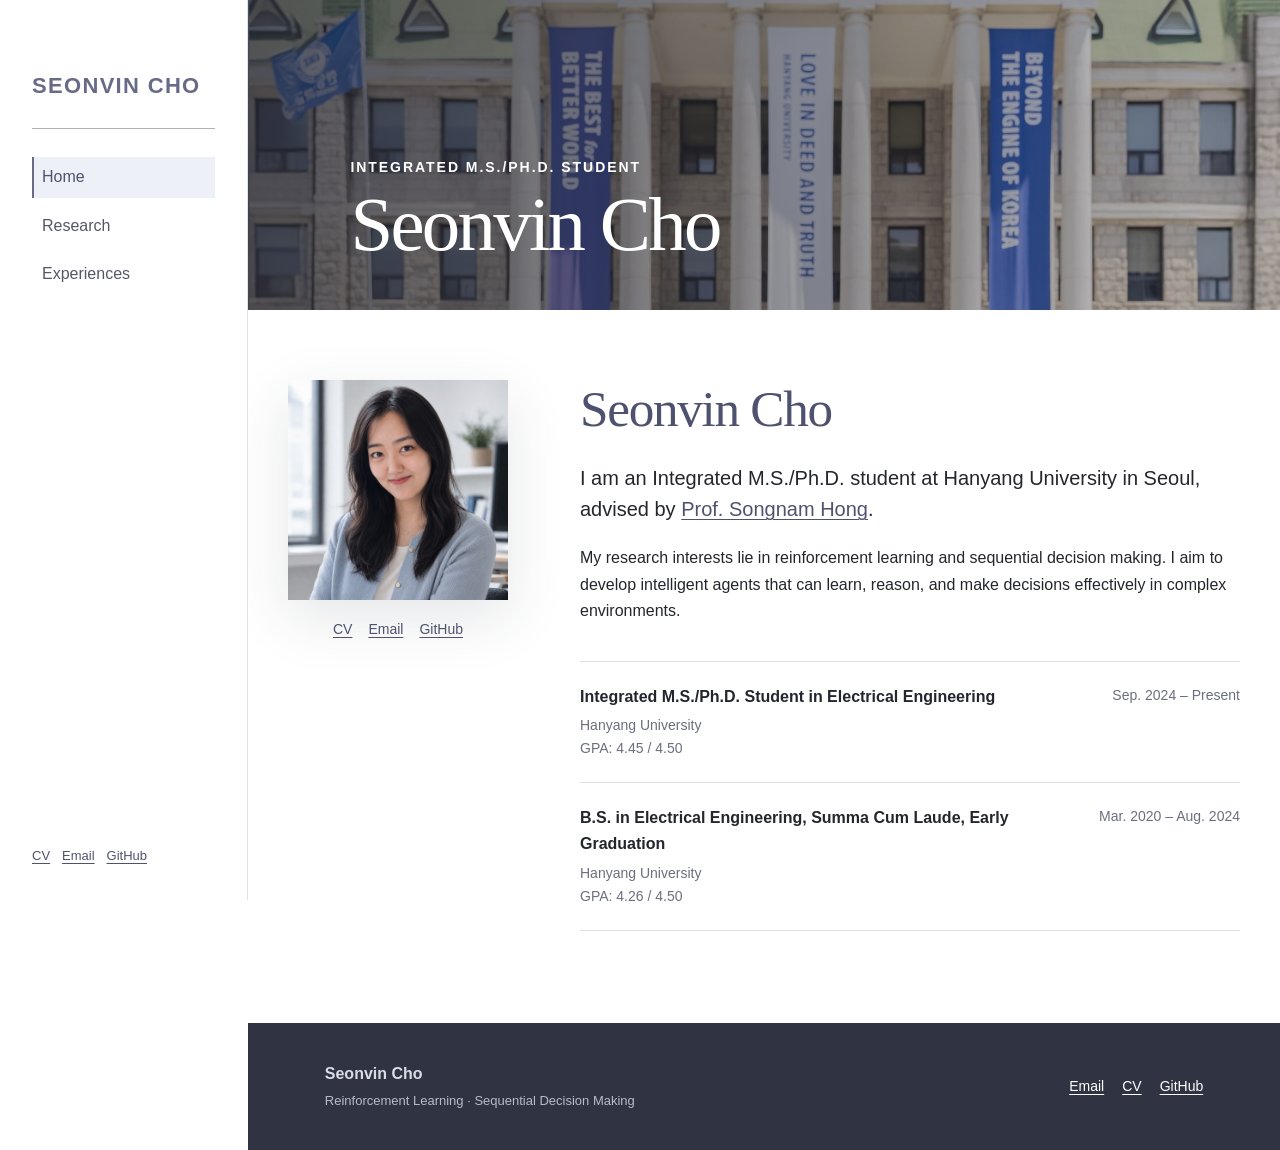
==== index.html @ 5daecb03 "Restore the homepage to the original portfolio content and split it into three pages. Fix the croppe" ====
<!doctype html>
<html lang="en">
  <head>
    <meta charset="utf-8" />
    <meta name="viewport" content="width=device-width, initial-scale=1" />
    <meta
      name="description"
      content="Seonvin Cho is an Integrated M.S./Ph.D. student at Hanyang University working on reinforcement learning and sequential decision making."
    />
    <meta name="theme-color" content="#686b88" />
    <title>Seonvin Cho</title>
    <link rel="icon" href="assets/favicon.svg" type="image/svg+xml" />
    <link rel="stylesheet" href="assets/styles.css" />
  </head>
  <body>
    <a class="skip-link" href="#main">Skip to content</a>

    <aside class="sidebar" aria-label="Primary navigation">
      <a class="site-name" href="index.html">SEONVIN CHO</a>
      <nav>
        <a href="index.html" aria-current="page">Home</a>
        <a href="research.html">Research</a>
        <a href="experiences.html">Experiences</a>
      </nav>
      <div class="sidebar-links">
        <a href="assets/Seonvin_Cho_CV.pdf">CV</a>
        <a href="mailto:seonbin0319@hanyang.ac.kr">Email</a>
        <a href="https://github.com/seonvin0319" target="_blank" rel="noreferrer">GitHub</a>
      </div>
    </aside>

    <header class="mobile-header">
      <a href="index.html" aria-current="page">SEONVIN CHO</a>
      <nav aria-label="Mobile navigation">
        <a href="research.html">Research</a>
        <a href="experiences.html">Experiences</a>
      </nav>
    </header>

    <main id="main">
      <section class="home-section" id="home">
        <div class="hero" role="img" aria-label="Hanyang University main building">
          <div class="hero-shade"></div>
          <div class="hero-title">
            <span>Integrated M.S./Ph.D. Student</span>
            <h1>Seonvin Cho</h1>
          </div>
        </div>

        <div class="home-grid page-width">
          <div class="portrait-column">
            <img
              class="portrait"
              src="assets/seonvin-cho.jpg"
              alt="Portrait of Seonvin Cho"
              width="1024"
              height="1024"
            />
            <div class="contact-row" aria-label="Profile links">
              <a href="assets/Seonvin_Cho_CV.pdf">CV</a>
              <a href="mailto:seonbin0319@hanyang.ac.kr">Email</a>
              <a href="https://github.com/seonvin0319" target="_blank" rel="noreferrer">GitHub</a>
            </div>
          </div>

          <div class="intro-column">
            <h2>Seonvin Cho</h2>
            <p class="lead">
              I am an Integrated M.S./Ph.D. student at Hanyang University in Seoul, advised by
              <a href="https://sites.google.com/view/snlab/home" target="_blank" rel="noreferrer"
                >Prof. Songnam Hong</a
              >.
            </p>
            <p>
              My research interests lie in reinforcement learning and sequential decision making. I
              aim to develop intelligent agents that can learn, reason, and make decisions
              effectively in complex environments.
            </p>

            <div class="education-list" aria-label="Education">
              <article>
                <div>
                  <h3>Integrated M.S./Ph.D. Student in Electrical Engineering</h3>
                  <p>Hanyang University</p>
                  <p>GPA: 4.45 / 4.50</p>
                </div>
                <time>Sep. 2024 – Present</time>
              </article>
              <article>
                <div>
                  <h3>B.S. in Electrical Engineering, Summa Cum Laude, Early Graduation</h3>
                  <p>Hanyang University</p>
                  <p>GPA: 4.26 / 4.50</p>
                </div>
                <time>Mar. 2020 – Aug. 2024</time>
              </article>
            </div>
          </div>
        </div>
      </section>

      <footer>
        <div>
          <strong>Seonvin Cho</strong>
          <span>Reinforcement Learning · Sequential Decision Making</span>
        </div>
        <div class="footer-links">
          <a href="mailto:seonbin0319@hanyang.ac.kr">Email</a>
          <a href="assets/Seonvin_Cho_CV.pdf">CV</a>
          <a href="https://github.com/seonvin0319" target="_blank" rel="noreferrer">GitHub</a>
        </div>
      </footer>
    </main>
  </body>
</html>
---- assets/styles.css ----
:root {
  --sidebar: 248px;
  --ink: #24262d;
  --muted: #6c6f7d;
  --accent: #686b88;
  --accent-dark: #4f526f;
  --accent-soft: #eef0f7;
  --line: #dfe1e8;
  --paper: #ffffff;
  --wash: #f7f7fa;
  --shadow: 0 18px 55px rgba(45, 48, 69, 0.12);
}

* {
  box-sizing: border-box;
}

html {
  scroll-behavior: smooth;
}

body {
  margin: 0;
  color: var(--ink);
  background: var(--paper);
  font-family: Inter, ui-sans-serif, -apple-system, BlinkMacSystemFont, "Segoe UI", sans-serif;
  font-size: 16px;
  line-height: 1.65;
}

a {
  color: var(--accent-dark);
  text-decoration-thickness: 1px;
  text-underline-offset: 3px;
}

a:hover {
  color: #272a44;
}

.skip-link {
  position: fixed;
  z-index: 100;
  top: 12px;
  left: 12px;
  transform: translateY(-150%);
  padding: 9px 12px;
  color: #fff;
  background: var(--accent-dark);
  border-radius: 4px;
}

.skip-link:focus {
  transform: translateY(0);
}

.sidebar {
  position: fixed;
  inset: 0 auto 0 0;
  z-index: 20;
  display: flex;
  width: var(--sidebar);
  padding: 68px 32px 34px;
  flex-direction: column;
  background: rgba(255, 255, 255, 0.97);
  border-right: 1px solid var(--line);
}

.site-name {
  padding-bottom: 24px;
  color: var(--accent);
  border-bottom: 1px solid #adb0be;
  font-size: 22px;
  font-weight: 700;
  letter-spacing: 0.06em;
  text-decoration: none;
}

.sidebar nav {
  display: grid;
  gap: 8px;
  margin-top: 28px;
}

.sidebar nav a {
  padding: 7px 8px;
  color: #555864;
  border-left: 2px solid transparent;
  text-decoration: none;
}

.sidebar nav a:hover,
.sidebar nav a:focus-visible,
.sidebar nav a[aria-current="page"] {
  color: var(--accent-dark);
  border-left-color: var(--accent);
  background: var(--accent-soft);
}

.sidebar-links {
  display: flex;
  gap: 12px;
  margin-top: auto;
  font-size: 13px;
}

.mobile-header {
  display: none;
}

main {
  margin-left: var(--sidebar);
}

.page-width {
  width: min(1080px, calc(100% - 80px));
  margin: 0 auto;
}

.hero {
  position: relative;
  min-height: 310px;
  overflow: hidden;
  color: #fff;
  background: url("hanyang-hall.jpg") center 58% / cover no-repeat;
}

.hero-shade {
  position: absolute;
  inset: 0;
  background: linear-gradient(90deg, rgba(32, 34, 44, 0.7), rgba(32, 34, 44, 0.2));
}

.hero-title {
  position: absolute;
  left: clamp(42px, 8vw, 115px);
  bottom: 46px;
}

.hero-title span {
  display: block;
  margin-bottom: 8px;
  font-size: 14px;
  font-weight: 600;
  letter-spacing: 0.14em;
  text-transform: uppercase;
}

.hero h1 {
  margin: 0;
  font-family: Georgia, "Times New Roman", serif;
  font-size: clamp(46px, 6vw, 78px);
  font-weight: 400;
  letter-spacing: -0.035em;
  line-height: 1;
}

.home-grid {
  display: grid;
  grid-template-columns: 220px minmax(0, 1fr);
  gap: clamp(40px, 6vw, 72px);
  align-items: start;
  padding-top: 70px;
  padding-bottom: 92px;
}

.portrait-column {
  width: 220px;
}

.portrait {
  display: block;
  width: 220px;
  height: auto;
  aspect-ratio: 1 / 1;
  object-fit: contain;
  object-position: center;
  box-shadow: var(--shadow);
}

.contact-row {
  display: flex;
  gap: 16px;
  justify-content: center;
  flex-wrap: wrap;
  margin-top: 18px;
  font-size: 14px;
}

.eyebrow {
  margin: 0 0 10px;
  color: var(--accent);
  font-size: 12px;
  font-weight: 750;
  letter-spacing: 0.13em;
  text-transform: uppercase;
}

.intro-column h2,
.section-heading h2,
.subsection-heading h2 {
  margin: 0;
  color: var(--accent-dark);
  font-family: Georgia, "Times New Roman", serif;
  font-size: clamp(34px, 4vw, 52px);
  font-weight: 400;
  letter-spacing: -0.025em;
  line-height: 1.12;
}

.lead {
  margin-top: 26px;
  font-size: 20px;
  line-height: 1.55;
}

.education-list {
  display: grid;
  gap: 0;
  margin-top: 36px;
  border-top: 1px solid var(--line);
}

.education-list article {
  display: grid;
  grid-template-columns: 1fr auto;
  gap: 20px;
  padding: 22px 0;
  border-bottom: 1px solid var(--line);
}

.page-header {
  padding: 64px 0 0;
  background: var(--wash);
  border-bottom: 1px solid var(--line);
}

.page-header .page-width {
  padding-bottom: 32px;
}

.page-header h1 {
  margin: 0;
  color: var(--accent-dark);
  font-family: Georgia, "Times New Roman", serif;
  font-size: clamp(36px, 5vw, 56px);
  font-weight: 400;
  letter-spacing: -0.03em;
}

.education-list h3 {
  margin: 0 0 4px;
  font-size: 16px;
}

.education-list p,
.education-list time {
  margin: 0;
  color: var(--muted);
  font-size: 14px;
}

.education-list time {
  white-space: nowrap;
}

.content-section {
  padding: 94px 0 108px;
  scroll-margin-top: 24px;
}

#research {
  background: var(--wash);
}

.section-heading {
  max-width: 760px;
}

.interest-list {
  display: flex;
  gap: 10px;
  flex-wrap: wrap;
  margin: 34px 0 54px;
}

.interest-list span {
  padding: 8px 13px;
  color: var(--accent-dark);
  background: var(--accent-soft);
  border: 1px solid #d7d9e6;
  border-radius: 999px;
  font-size: 13px;
  font-weight: 600;
}

.featured-work {
  display: grid;
  grid-template-columns: 1.04fr 0.96fr;
  gap: 44px;
  align-items: center;
  padding: 44px;
  background: #fff;
  border: 1px solid var(--line);
  box-shadow: 0 13px 40px rgba(45, 48, 69, 0.07);
}

.featured-work img {
  display: block;
  width: 100%;
  height: auto;
}

.work-meta {
  display: flex;
  gap: 12px;
  justify-content: space-between;
  color: var(--muted);
  font-size: 12px;
  font-weight: 700;
  letter-spacing: 0.08em;
  text-transform: uppercase;
}

.featured-work h3 {
  margin: 18px 0 10px;
  color: var(--ink);
  font-family: Georgia, "Times New Roman", serif;
  font-size: clamp(25px, 2.5vw, 35px);
  font-weight: 400;
  line-height: 1.24;
}

.authors {
  color: var(--muted);
  font-size: 14px;
}

.authors span {
  white-space: nowrap;
}

.featured-work ul {
  padding-left: 20px;
  color: #4e515d;
}

.button-row {
  display: flex;
  gap: 14px;
  align-items: center;
  margin-top: 24px;
}

.button {
  display: inline-flex;
  padding: 9px 16px;
  color: #fff;
  background: var(--accent-dark);
  border: 1px solid var(--accent-dark);
  border-radius: 4px;
  font-size: 13px;
  font-weight: 650;
  text-decoration: none;
}

.button:hover {
  color: #fff;
  background: #373a55;
}

.pending-link {
  color: var(--muted);
  font-size: 13px;
}

.subsection-heading {
  margin-top: 84px;
}

.direction-grid {
  display: grid;
  grid-template-columns: repeat(3, minmax(0, 1fr));
  gap: 18px;
  margin-top: 34px;
}

.direction-grid article {
  min-height: 245px;
  padding: 28px;
  background: #fff;
  border-top: 3px solid var(--accent);
}

.number {
  color: #a5a8b8;
  font-family: Georgia, "Times New Roman", serif;
  font-size: 17px;
}

.direction-grid h3,
.topic-grid h3 {
  margin: 28px 0 11px;
  font-size: 18px;
  line-height: 1.35;
}

.direction-grid p,
.topic-grid p {
  margin: 0;
  color: #5a5d68;
  font-size: 14px;
}

.topic-grid {
  display: grid;
  grid-template-columns: repeat(2, minmax(0, 1fr));
  gap: 36px;
  margin-top: 58px;
  padding-top: 38px;
  border-top: 1px solid var(--line);
}

.topic-grid h3 {
  margin-top: 0;
}

.work-stack {
  display: grid;
  gap: 28px;
  margin-top: 28px;
}

.work-stack article,
.topic-stack article {
  padding: 0;
  background: transparent;
  border: 0;
}

.work-stack h3,
.topic-stack h3 {
  margin: 0 0 8px;
  font-family: Georgia, "Times New Roman", serif;
  font-size: 22px;
  font-weight: 400;
  line-height: 1.35;
}

.work-stack ul,
.topic-stack ul {
  margin: 12px 0 0;
  padding-left: 20px;
  color: #4e515d;
}

.work-stack li + li,
.topic-stack li + li {
  margin-top: 6px;
}

.topic-stack {
  display: grid;
  gap: 36px;
  margin-top: 28px;
}

.award-details {
  display: grid;
  gap: 4px;
  margin-top: 6px;
}

.inline-links {
  display: flex;
  gap: 10px;
  margin-top: 8px;
  font-size: 14px;
}

.inner-page .content-section {
  padding-top: 56px;
}

.inner-page .section-heading h2,
.inner-page .subsection-heading h2 {
  font-size: clamp(26px, 3vw, 36px);
}

.inner-page .experience-layout {
  margin-top: 0;
}

.experience-section {
  background: #fff;
}

.experience-layout {
  display: grid;
  grid-template-columns: repeat(2, minmax(0, 1fr));
  gap: 64px;
  margin-top: 52px;
}

.list-title {
  margin: 0 0 18px;
  color: var(--accent-dark);
  font-size: 18px;
}

.timeline-list {
  margin: 0;
  padding: 0;
  list-style: none;
  border-top: 1px solid var(--line);
}

.timeline-list li {
  display: grid;
  grid-template-columns: 1fr auto;
  gap: 22px;
  padding: 18px 0;
  border-bottom: 1px solid var(--line);
}

.timeline-list strong,
.timeline-list span {
  display: block;
}

.timeline-list strong {
  line-height: 1.4;
}

.timeline-list span,
.timeline-list time {
  color: var(--muted);
  font-size: 13px;
}

.timeline-list time {
  text-align: right;
  white-space: nowrap;
}

.community {
  margin-top: 64px;
}

.community-grid {
  display: grid;
  grid-template-columns: repeat(3, minmax(0, 1fr));
  gap: 16px;
}

.community-grid article {
  padding: 22px;
  background: var(--wash);
  border: 1px solid var(--line);
}

.community-grid strong,
.community-grid span {
  display: block;
}

.community-grid strong {
  line-height: 1.4;
}

.community-grid span {
  margin-top: 8px;
  color: var(--muted);
  font-size: 13px;
}

footer {
  display: flex;
  gap: 30px;
  justify-content: space-between;
  align-items: center;
  padding: 38px clamp(32px, 6vw, 92px);
  color: #d9dbe6;
  background: #303342;
}

footer strong,
footer span {
  display: block;
}

footer span {
  margin-top: 3px;
  color: #b8bbc8;
  font-size: 13px;
}

.footer-links {
  display: flex;
  gap: 18px;
}

.footer-links a {
  color: #fff;
  font-size: 14px;
}

@media (max-width: 1040px) {
  :root {
    --sidebar: 210px;
  }

  .sidebar {
    padding-right: 24px;
    padding-left: 24px;
  }

  .site-name {
    font-size: 18px;
  }

  .featured-work {
    grid-template-columns: 1fr;
  }

  .direction-grid,
  .community-grid {
    grid-template-columns: 1fr;
  }

  .direction-grid article {
    min-height: 0;
  }
}

@media (max-width: 760px) {
  .sidebar {
    display: none;
  }

  .mobile-header {
    position: sticky;
    top: 0;
    z-index: 30;
    display: flex;
    gap: 20px;
    justify-content: space-between;
    align-items: center;
    min-height: 62px;
    padding: 0 20px;
    background: rgba(255, 255, 255, 0.96);
    border-bottom: 1px solid var(--line);
    backdrop-filter: blur(10px);
  }

  .mobile-header > a {
    color: var(--accent-dark);
    font-size: 14px;
    font-weight: 750;
    letter-spacing: 0.05em;
    text-decoration: none;
  }

  .mobile-header nav {
    display: flex;
    gap: 14px;
  }

  .mobile-header nav a {
    color: var(--muted);
    font-size: 12px;
    text-decoration: none;
  }

  .mobile-header nav a[aria-current="page"] {
    color: var(--accent-dark);
    font-weight: 650;
  }

  main {
    margin-left: 0;
  }

  .page-width {
    width: min(100% - 36px, 680px);
  }

  .hero {
    min-height: 260px;
  }

  .hero-title {
    left: 22px;
    bottom: 28px;
  }

  .hero-title span {
    font-size: 10px;
  }

  .home-grid {
    grid-template-columns: 1fr;
    gap: 42px;
    padding-top: 44px;
    padding-bottom: 68px;
  }

  .portrait-column {
    position: static;
    width: 180px;
    max-width: 180px;
    margin: 0 auto;
  }

  .portrait {
    width: 180px;
  }

  .lead {
    font-size: 18px;
  }

  .education-list article,
  .timeline-list li {
    grid-template-columns: 1fr;
    gap: 7px;
  }

  .education-list time,
  .timeline-list time {
    text-align: left;
  }

  .content-section {
    padding: 68px 0 78px;
    scroll-margin-top: 62px;
  }

  .featured-work {
    gap: 30px;
    padding: 26px 22px;
  }

  .work-meta {
    align-items: flex-start;
    flex-direction: column;
  }

  .direction-grid,
  .topic-grid,
  .experience-layout,
  .community-grid {
    grid-template-columns: 1fr;
  }

  .experience-layout {
    gap: 50px;
  }

  footer {
    align-items: flex-start;
    flex-direction: column;
  }
}

@media (prefers-reduced-motion: reduce) {
  html {
    scroll-behavior: auto;
  }
}
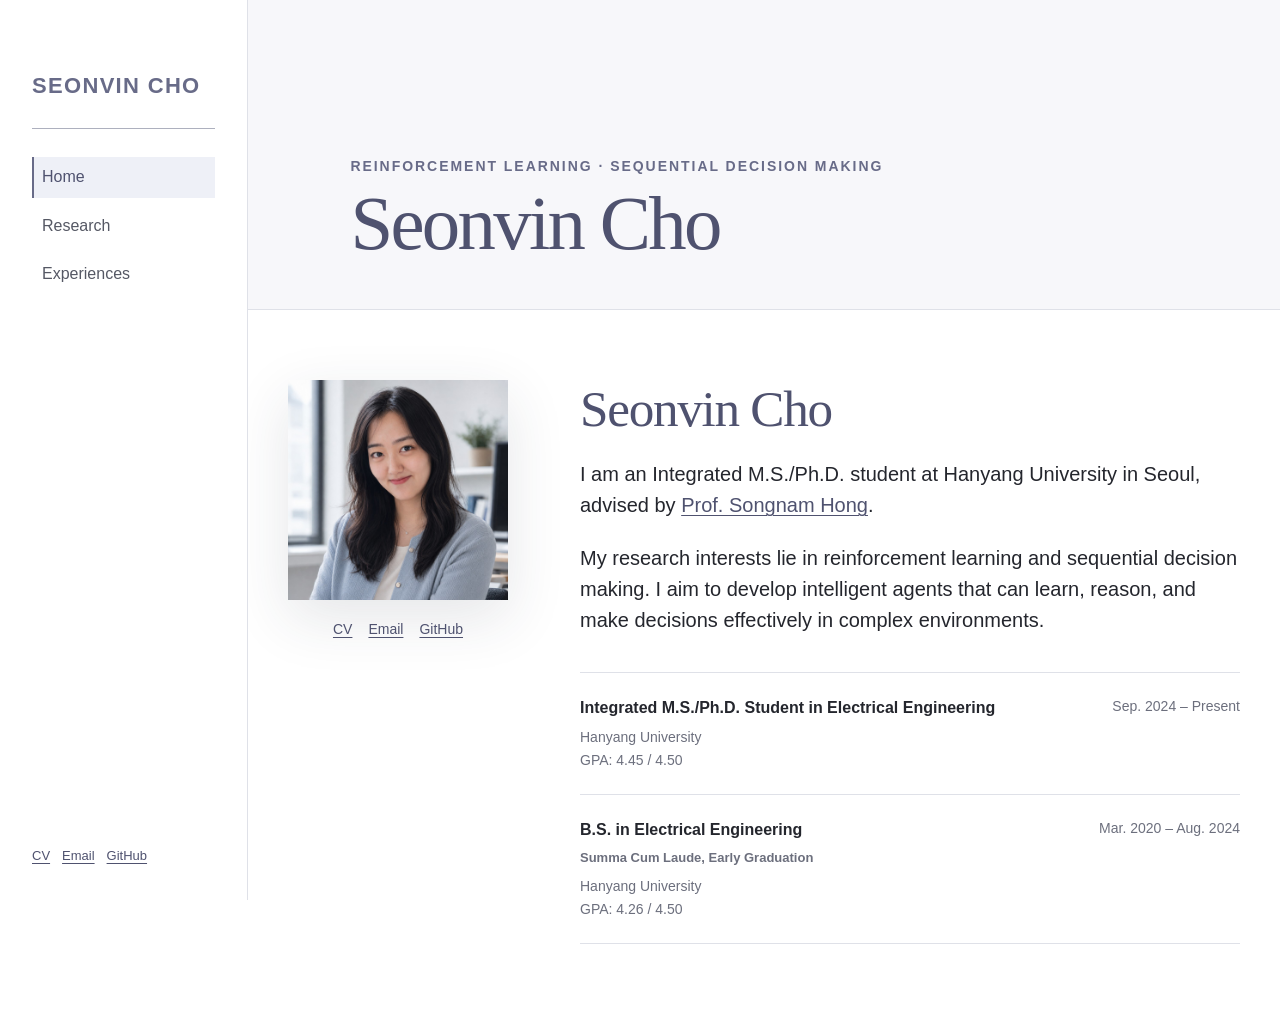
==== commit 6e18a347: "Refine the homepage layout and drop the campus hero photo. Move honors onto their own line, match in" ====
--- a/index.html
+++ b/index.html
@@ -39,10 +39,9 @@
 
     <main id="main">
       <section class="home-section" id="home">
-        <div class="hero" role="img" aria-label="Hanyang University main building">
-          <div class="hero-shade"></div>
+        <div class="hero">
           <div class="hero-title">
-            <span>Integrated M.S./Ph.D. Student</span>
+            <span>Reinforcement Learning · Sequential Decision Making</span>
             <h1>Seonvin Cho</h1>
           </div>
         </div>
@@ -71,7 +70,7 @@
                 >Prof. Songnam Hong</a
               >.
             </p>
-            <p>
+            <p class="lead">
               My research interests lie in reinforcement learning and sequential decision making. I
               aim to develop intelligent agents that can learn, reason, and make decisions
               effectively in complex environments.
@@ -88,7 +87,8 @@
               </article>
               <article>
                 <div>
-                  <h3>B.S. in Electrical Engineering, Summa Cum Laude, Early Graduation</h3>
+                  <h3>B.S. in Electrical Engineering</h3>
+                  <p class="education-honor">Summa Cum Laude, Early Graduation</p>
                   <p>Hanyang University</p>
                   <p>GPA: 4.26 / 4.50</p>
                 </div>
@@ -99,17 +99,6 @@
         </div>
       </section>
 
-      <footer>
-        <div>
-          <strong>Seonvin Cho</strong>
-          <span>Reinforcement Learning · Sequential Decision Making</span>
-        </div>
-        <div class="footer-links">
-          <a href="mailto:seonbin0319@hanyang.ac.kr">Email</a>
-          <a href="assets/Seonvin_Cho_CV.pdf">CV</a>
-          <a href="https://github.com/seonvin0319" target="_blank" rel="noreferrer">GitHub</a>
-        </div>
-      </footer>
     </main>
   </body>
 </html>
--- a/assets/styles.css
+++ b/assets/styles.css
@@ -121,14 +121,9 @@
   position: relative;
   min-height: 310px;
   overflow: hidden;
-  color: #fff;
-  background: url("hanyang-hall.jpg") center 58% / cover no-repeat;
-}
-
-.hero-shade {
-  position: absolute;
-  inset: 0;
-  background: linear-gradient(90deg, rgba(32, 34, 44, 0.7), rgba(32, 34, 44, 0.2));
+  color: var(--accent-dark);
+  background: var(--wash);
+  border-bottom: 1px solid var(--line);
 }
 
 .hero-title {
@@ -140,6 +135,7 @@
 .hero-title span {
   display: block;
   margin-bottom: 8px;
+  color: var(--accent);
   font-size: 14px;
   font-weight: 600;
   letter-spacing: 0.14em;
@@ -209,7 +205,7 @@
 }
 
 .lead {
-  margin-top: 26px;
+  margin-top: 22px;
   font-size: 20px;
   line-height: 1.55;
 }
@@ -251,6 +247,13 @@
 .education-list h3 {
   margin: 0 0 4px;
   font-size: 16px;
+}
+
+.education-list .education-honor {
+  margin: 0 0 6px;
+  color: var(--muted);
+  font-size: 13px;
+  font-weight: 700;
 }
 
 .education-list p,
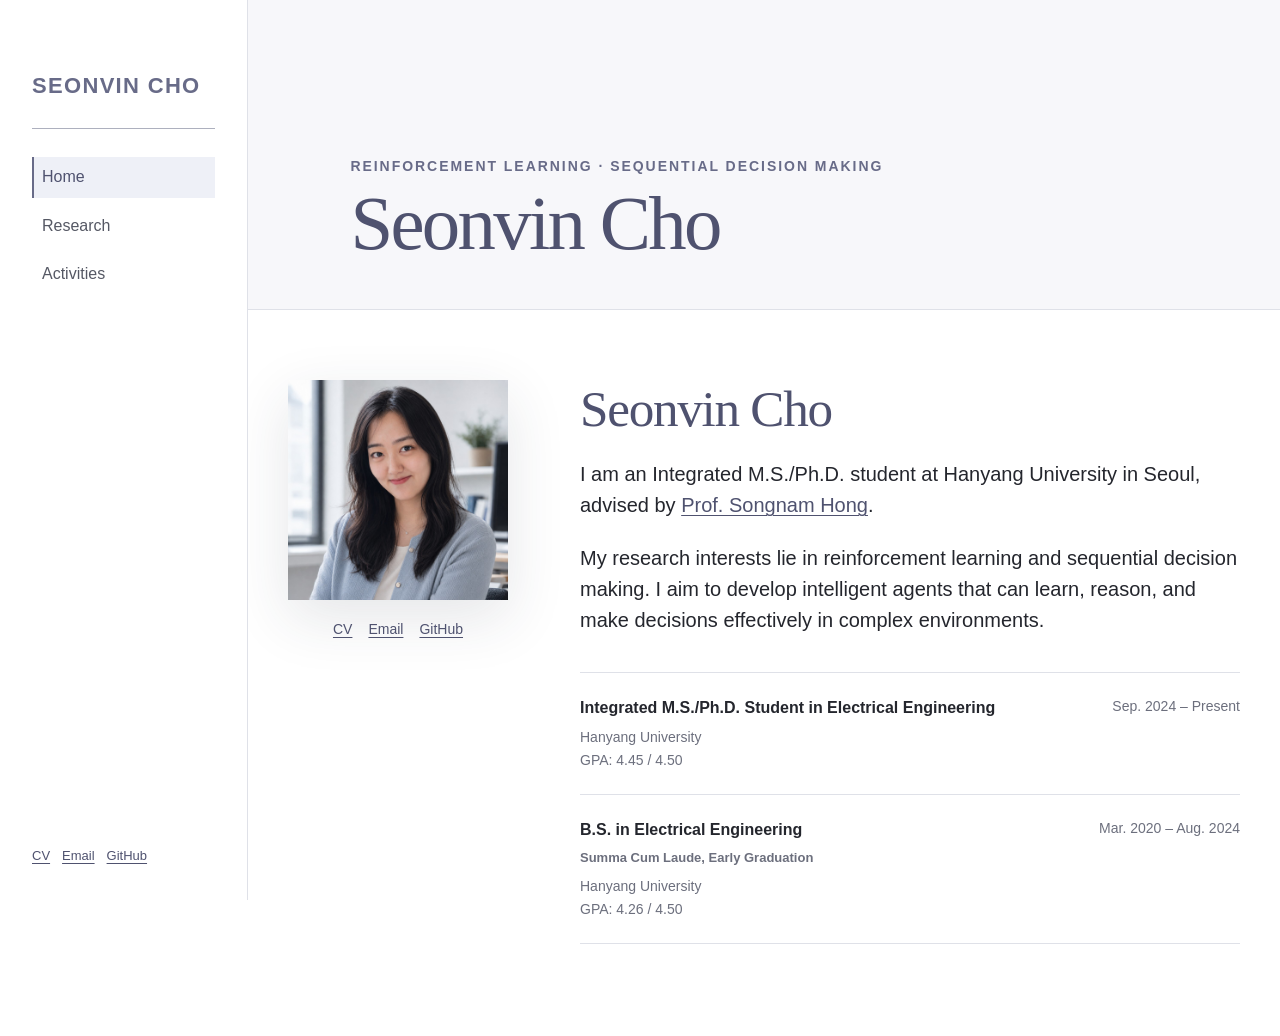
==== commit b45bc70a: "Rename the Experiences nav label to Activities." ====
--- a/index.html
+++ b/index.html
@@ -20,7 +20,7 @@
       <nav>
         <a href="index.html" aria-current="page">Home</a>
         <a href="research.html">Research</a>
-        <a href="experiences.html">Experiences</a>
+        <a href="experiences.html">Activities</a>
       </nav>
       <div class="sidebar-links">
         <a href="assets/Seonvin_Cho_CV.pdf">CV</a>
@@ -33,7 +33,7 @@
       <a href="index.html" aria-current="page">SEONVIN CHO</a>
       <nav aria-label="Mobile navigation">
         <a href="research.html">Research</a>
-        <a href="experiences.html">Experiences</a>
+        <a href="experiences.html">Activities</a>
       </nav>
     </header>
 
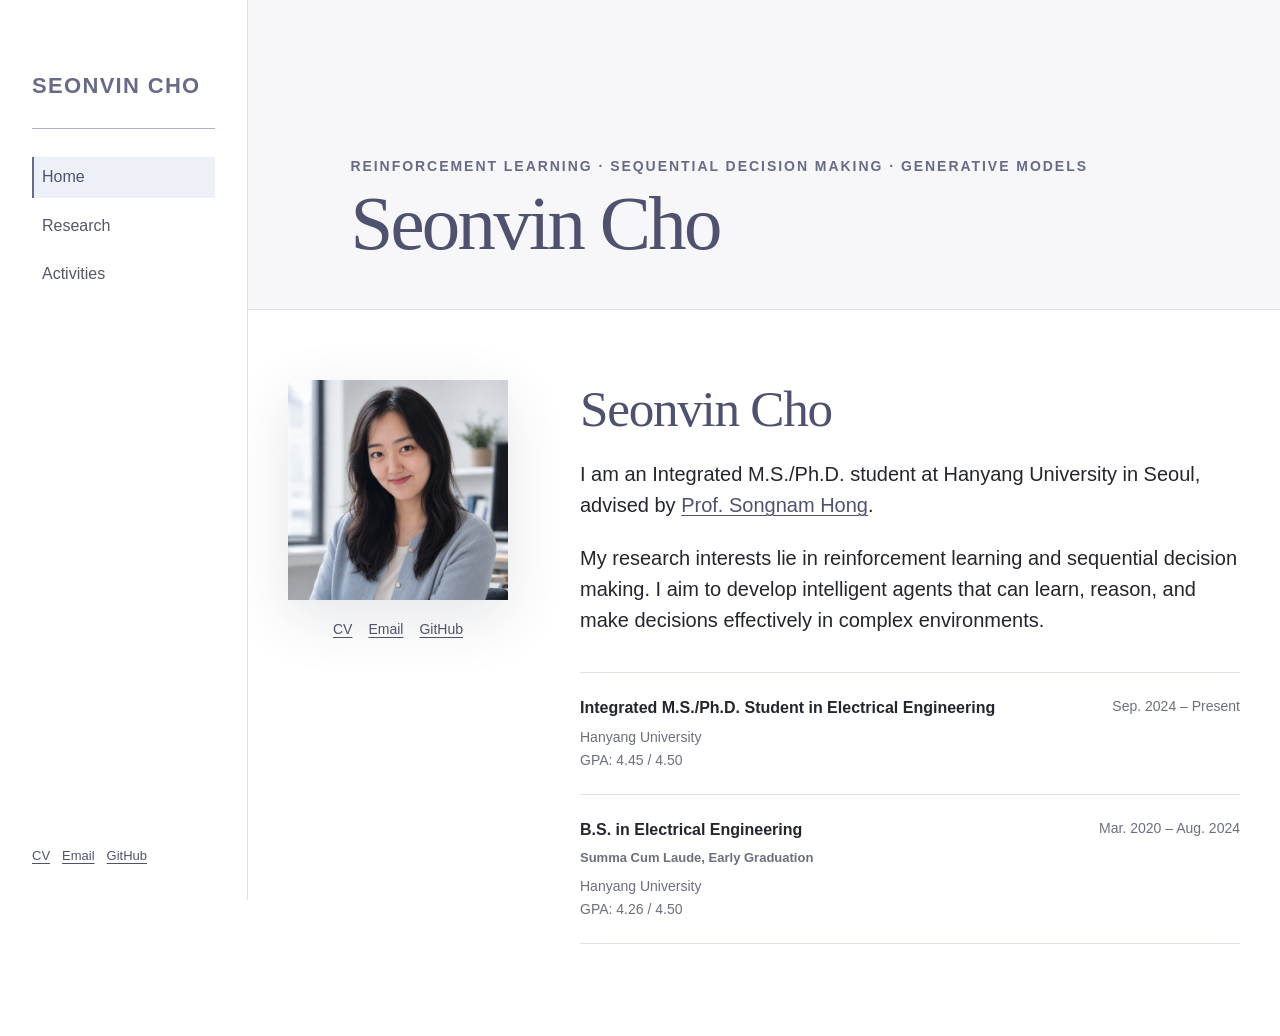
==== commit 96232423: "Add generative models to the homepage hero line." ====
--- a/index.html
+++ b/index.html
@@ -20,7 +20,7 @@
       <nav>
         <a href="index.html" aria-current="page">Home</a>
         <a href="research.html">Research</a>
-        <a href="experiences.html">Activities</a>
+        <a href="activities.html">Activities</a>
       </nav>
       <div class="sidebar-links">
         <a href="assets/Seonvin_Cho_CV.pdf">CV</a>
@@ -33,7 +33,7 @@
       <a href="index.html" aria-current="page">SEONVIN CHO</a>
       <nav aria-label="Mobile navigation">
         <a href="research.html">Research</a>
-        <a href="experiences.html">Activities</a>
+        <a href="activities.html">Activities</a>
       </nav>
     </header>
 
@@ -41,7 +41,7 @@
       <section class="home-section" id="home">
         <div class="hero">
           <div class="hero-title">
-            <span>Reinforcement Learning · Sequential Decision Making</span>
+            <span>Reinforcement Learning · Sequential Decision Making · Generative Models</span>
             <h1>Seonvin Cho</h1>
           </div>
         </div>
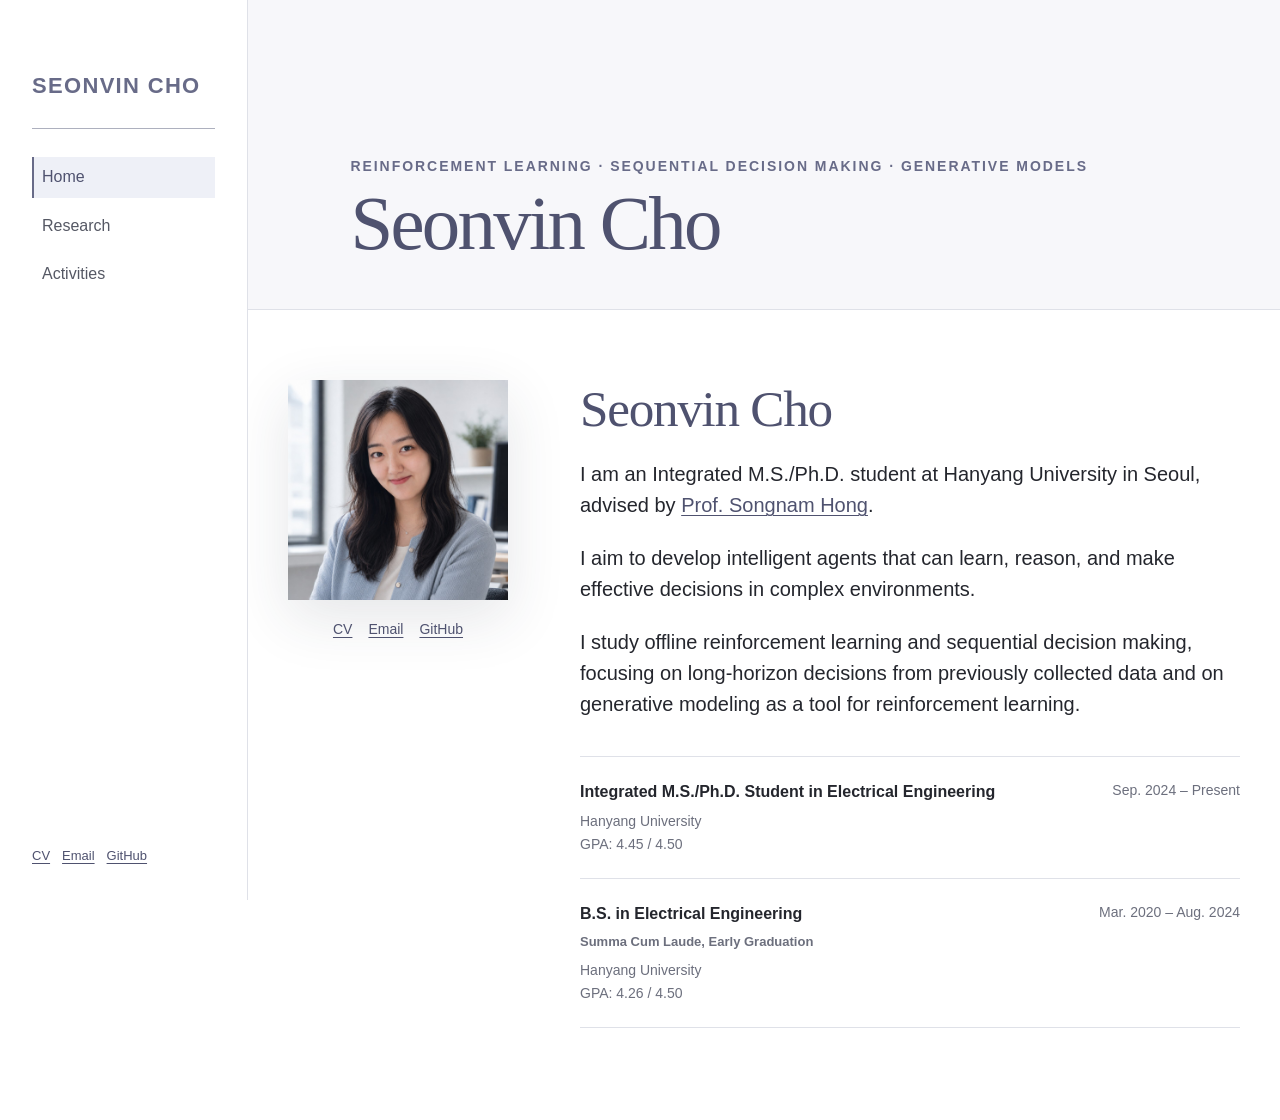
==== commit b63b5469: "Rebuild the CV from source and align the homepage research copy. Fix PathBridger extensions, corresp" ====
--- a/index.html
+++ b/index.html
@@ -5,7 +5,7 @@
     <meta name="viewport" content="width=device-width, initial-scale=1" />
     <meta
       name="description"
-      content="Seonvin Cho is an Integrated M.S./Ph.D. student at Hanyang University working on reinforcement learning and sequential decision making."
+      content="Seonvin Cho is an Integrated M.S./Ph.D. student at Hanyang University working on offline reinforcement learning, sequential decision making, and generative models."
     />
     <meta name="theme-color" content="#686b88" />
     <title>Seonvin Cho</title>
@@ -23,7 +23,7 @@
         <a href="activities.html">Activities</a>
       </nav>
       <div class="sidebar-links">
-        <a href="assets/Seonvin_Cho_CV.pdf">CV</a>
+        <a href="https://seonvin0319.github.io/assets/Seonvin_Cho_CV.pdf">CV</a>
         <a href="mailto:seonbin0319@hanyang.ac.kr">Email</a>
         <a href="https://github.com/seonvin0319" target="_blank" rel="noreferrer">GitHub</a>
       </div>
@@ -56,7 +56,7 @@
               height="1024"
             />
             <div class="contact-row" aria-label="Profile links">
-              <a href="assets/Seonvin_Cho_CV.pdf">CV</a>
+              <a href="https://seonvin0319.github.io/assets/Seonvin_Cho_CV.pdf">CV</a>
               <a href="mailto:seonbin0319@hanyang.ac.kr">Email</a>
               <a href="https://github.com/seonvin0319" target="_blank" rel="noreferrer">GitHub</a>
             </div>
@@ -66,14 +66,18 @@
             <h2>Seonvin Cho</h2>
             <p class="lead">
               I am an Integrated M.S./Ph.D. student at Hanyang University in Seoul, advised by
-              <a href="https://sites.google.com/view/snlab/home" target="_blank" rel="noreferrer"
+              <a href="https://sites.google.com/view/snlab" target="_blank" rel="noreferrer"
                 >Prof. Songnam Hong</a
               >.
             </p>
             <p class="lead">
-              My research interests lie in reinforcement learning and sequential decision making. I
-              aim to develop intelligent agents that can learn, reason, and make decisions
-              effectively in complex environments.
+              I aim to develop intelligent agents that can learn, reason, and make effective
+              decisions in complex environments.
+            </p>
+            <p class="lead">
+              I study offline reinforcement learning and sequential decision making, focusing on
+              long-horizon decisions from previously collected data and on generative modeling as a
+              tool for reinforcement learning.
             </p>
 
             <div class="education-list" aria-label="Education">
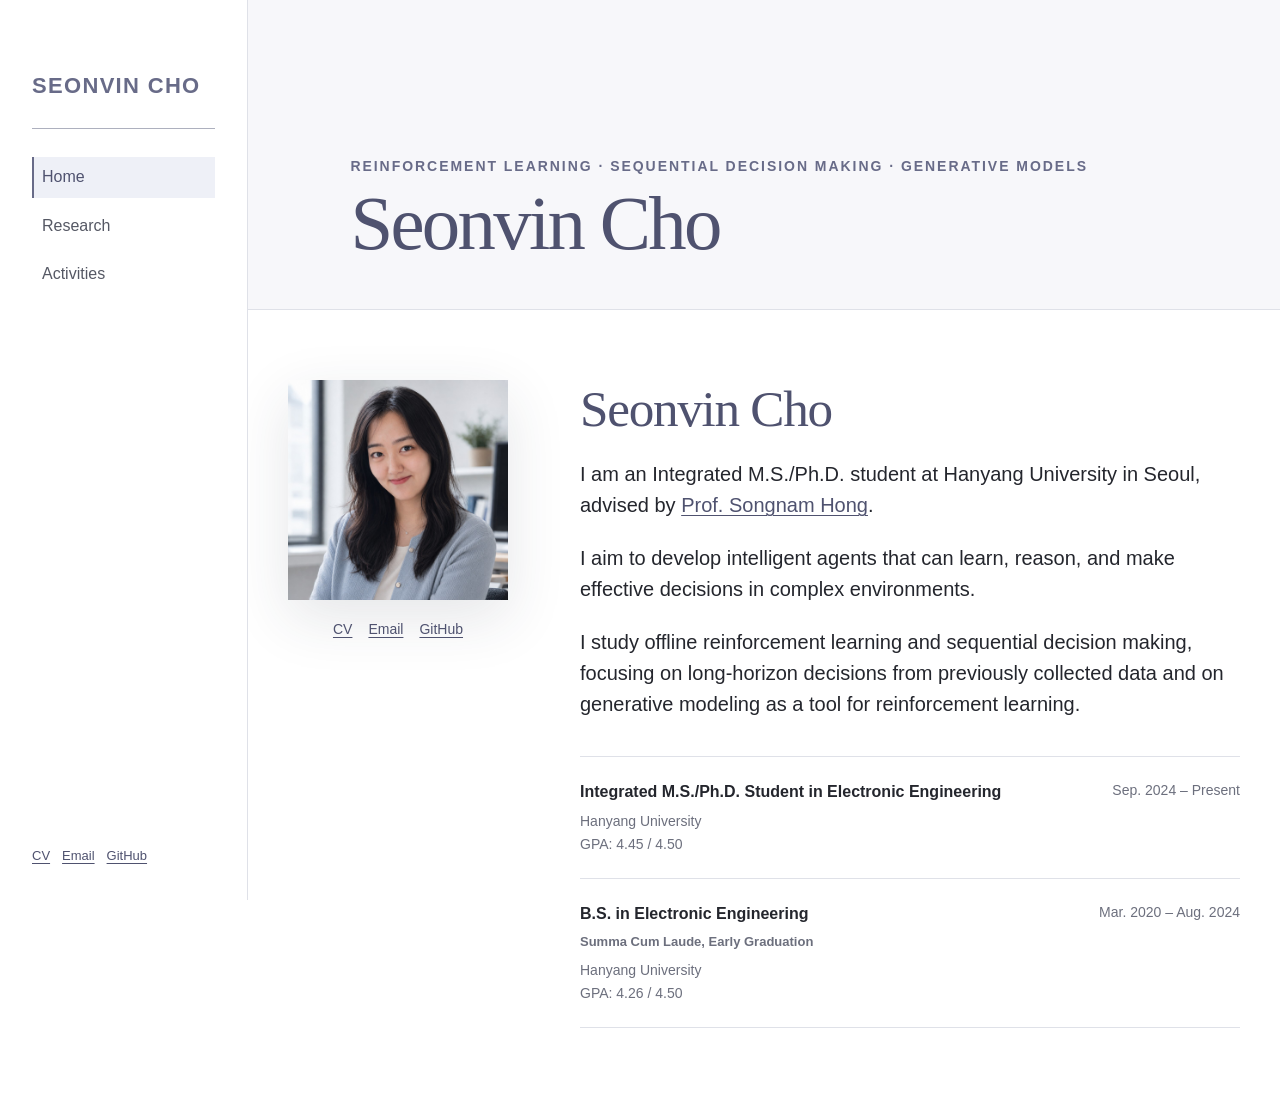
==== commit dd66ddd3: "Correct the department name to Electronic Engineering." ====
--- a/index.html
+++ b/index.html
@@ -83,7 +83,7 @@
             <div class="education-list" aria-label="Education">
               <article>
                 <div>
-                  <h3>Integrated M.S./Ph.D. Student in Electrical Engineering</h3>
+                  <h3>Integrated M.S./Ph.D. Student in Electronic Engineering</h3>
                   <p>Hanyang University</p>
                   <p>GPA: 4.45 / 4.50</p>
                 </div>
@@ -91,7 +91,7 @@
               </article>
               <article>
                 <div>
-                  <h3>B.S. in Electrical Engineering</h3>
+                  <h3>B.S. in Electronic Engineering</h3>
                   <p class="education-honor">Summa Cum Laude, Early Graduation</p>
                   <p>Hanyang University</p>
                   <p>GPA: 4.26 / 4.50</p>
